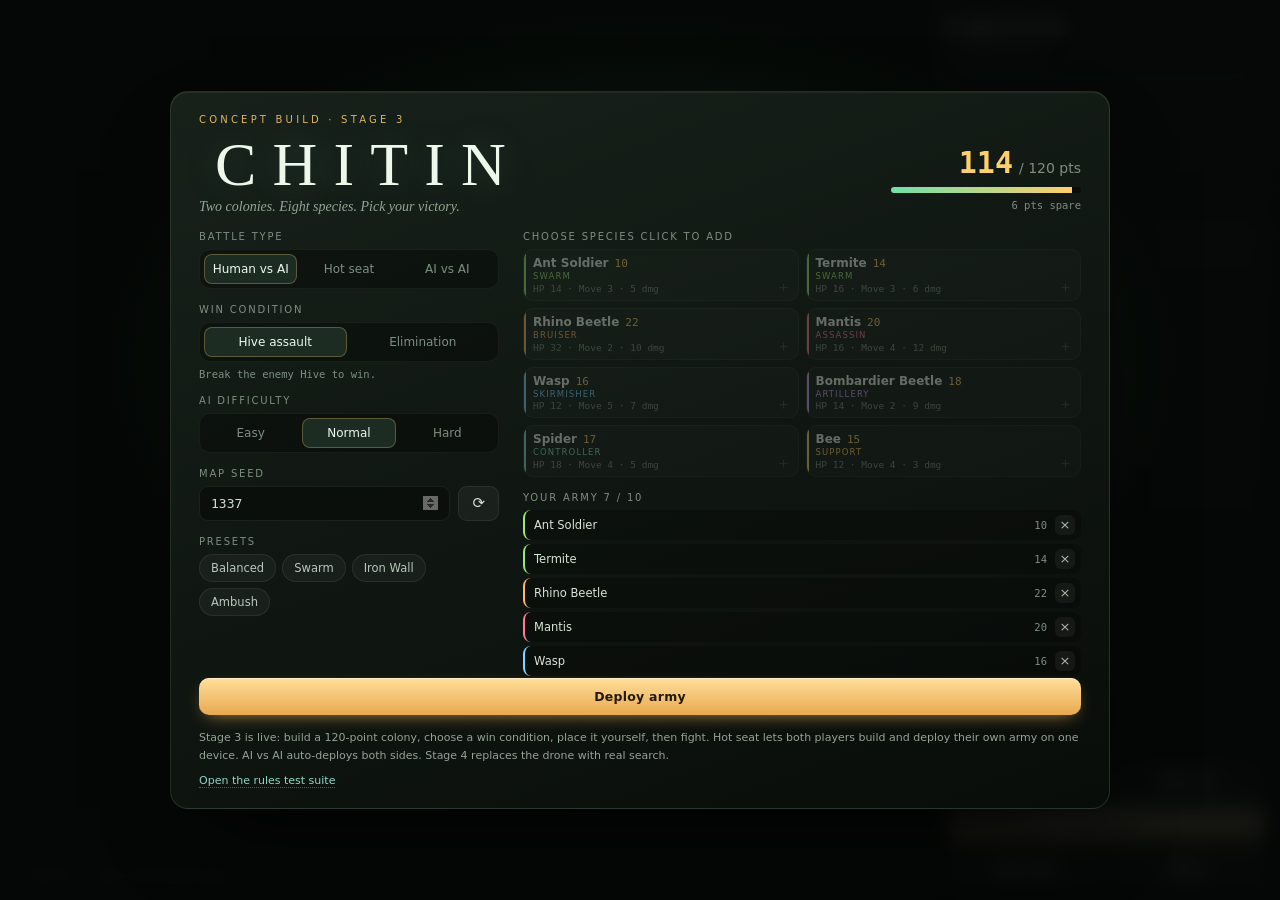
==== index.html @ f8166b22 "first commit" ====
<!DOCTYPE html>
<html lang="en">
<head>
<meta charset="utf-8">
<meta name="viewport" content="width=device-width, initial-scale=1">
<title>CHITIN — a war of the small</title>
<link rel="stylesheet" href="css/style.css">
<link rel="icon" href="data:image/svg+xml,<svg xmlns='http://www.w3.org/2000/svg' viewBox='0 0 32 32'><text y='26' font-size='26'>🐜</text></svg>">
</head>
<body>

<div id="app">
  <main id="stage">
    <canvas id="board" aria-label="Battlefield"></canvas>
    <div id="hint" class="hint">Your turn — click a unit to give orders</div>
  </main>

  <aside id="side">
    <header class="brand">
      <h2>CHITIN</h2>
      <div id="mapMeta" class="meta">no battlefield</div>
    </header>

    <section id="deployCard" class="card deploycard hidden">
      <div class="cardhead"><h3 id="deployTitle">Deploy</h3><span id="deployCount" class="round">0 / 0</span></div>
      <p class="hintbody">Pick a species, then click a highlighted tile in your two rows. Click a placed unit to pick it back up.</p>
      <div id="deployTray" class="tray"></div>
      <div class="deploymeter"><span id="deployFill"></span></div>
      <div id="deployNote" class="mini">Place every unit to begin.</div>
      <div class="row">
        <button id="autoDeployBtn" class="ghost">Auto-place</button>
        <button id="clearDeployBtn" class="ghost">Clear</button>
      </div>
      <button id="confirmDeployBtn" class="primary wide" disabled>Confirm deployment</button>
      <button id="cancelDeployBtn" class="ghost wide">Back to menu</button>
    </section>

    <section id="turnCard" class="card"></section>
    <section id="hiveCard" class="card"></section>
    <section id="inspector" class="card"></section>
    <section id="actions" class="card orders"></section>

    <section class="card logcard">
      <div class="cardhead"><h3>Battle log</h3></div>
      <ol id="log"></ol>
    </section>

    <footer class="controls">
      <div class="row">
        <button id="nextBtn" class="ghost" disabled>Next unit</button>
        <button id="skipBtn" class="ghost" disabled>Skip unit</button>
      </div>
      <button id="endTurnBtn" class="primary" disabled>End turn</button>
      <div class="row">
        <button id="newMapBtn" class="ghost">New map</button>
        <button id="menuBtn" class="ghost">Menu</button>
      </div>
    </footer>
  </aside>
</div>

<div id="menu" class="overlay">
  <div class="menu-card">
    <header class="menuhead">
      <div>
        <div class="eyebrow">Concept build · Stage 3</div>
        <h1>CHITIN</h1>
        <p class="tagline">Two colonies. Eight species. Pick your victory.</p>
      </div>
      <div class="budgetbox">
        <div class="budgetline">
          <span id="armyCost" class="budgetnum">0</span>
          <span class="dim">/ 120 pts</span>
        </div>
        <div class="budgetbar"><span id="budgetFill"></span></div>
        <div id="armyValid" class="mini">0 pts spare</div>
      </div>
    </header>

    <div class="menu-cols">
      <div class="menu-left">
        <div class="field">
          <label>Battle type</label>
          <div class="seg" id="modeSeg">
            <button data-mode="human" class="on">Human vs AI</button>
            <button data-mode="hotseat">Hot seat</button>
            <button data-mode="spectate">AI vs AI</button>
          </div>
        </div>

        <div class="field">
          <label>Win condition</label>
          <div class="seg" id="victorySeg">
            <button data-victory="hive" class="on">Hive assault</button>
            <button data-victory="elimination">Elimination</button>
          </div>
          <div id="victoryNote" class="mini">Break the enemy Hive to win.</div>
        </div>

        <div class="field">
          <label>AI difficulty</label>
          <div class="seg" id="diffSeg">
            <button data-diff="easy">Easy</button>
            <button data-diff="normal" class="on">Normal</button>
            <button data-diff="hard">Hard</button>
          </div>
        </div>

        <div class="field">
          <label>Map seed</label>
          <div class="seedrow">
            <input id="seedInput" type="number" value="1337" min="1" max="999999">
            <button id="rollSeed" class="ghost" title="Random seed">⟳</button>
          </div>
        </div>

        <div class="field tight">
          <label>Presets</label>
          <div id="presetRow" class="presetrow"></div>
        </div>
      </div>

      <div class="menu-right">
        <div class="field hidden" id="armySideField">
          <label>Building army for</label>
          <div class="seg" id="armySideSeg">
            <button data-army-side="0" class="on">Player 1 · Hollow</button>
            <button data-army-side="1">Player 2 · Ember</button>
          </div>
        </div>

        <div class="field">
          <label>Choose species <span class="dim">click to add</span></label>
          <div id="roster" class="roster"></div>
        </div>

        <div class="field tight">
          <label>Your army <span id="armyCount" class="dim">0 / 10</span></label>
          <div id="armyList" class="armylist"></div>
        </div>
      </div>
    </div>

    <button id="startBtn" class="primary wide">Deploy army</button>

    <p class="note">
      Stage 3 is live: build a 120-point colony, choose a win condition, place it yourself, then fight.
      Hot seat lets both players build and deploy their own army on one device. AI vs AI auto-deploys both sides.
      Stage 4 replaces the drone with real search.
    </p>
    <p class="note dim">
      <a href="tests.html">Open the rules test suite</a>
    </p>
  </div>
</div>

<div id="fileWarn" class="warn hidden">
  <b>This page must be served over http.</b>
  In VS Code, right-click <code>index.html</code> → <b>Open with Live Server</b>.
  Or run <code>start.cmd</code>.
</div>

<script type="module" src="js/main.js"></script>
</body>
</html>
---- css/style.css ----
/* ── CHITIN ─────────────────────────────────────────────────── */
:root {
  --bg: #080b09;
  --panel: #0d1310;
  --line: rgba(200, 230, 200, 0.085);
  --text: #cfdcd0;
  --dim: #7d8f80;
  --teal: #3ddbc8;
  --orange: #ff8a4c;
  --amber: #ffcf6b;
  --serif: ui-serif, "Iowan Old Style", "Palatino Linotype", Georgia, serif;
  --sans: ui-sans-serif, -apple-system, "Segoe UI", system-ui, sans-serif;
  --mono: ui-monospace, "SF Mono", "Cascadia Mono", Consolas, monospace;
}

* { box-sizing: border-box; }

html, body {
  margin: 0;
  height: 100%;
  background: var(--bg);
  color: var(--text);
  font-family: var(--sans);
  font-size: 14px;
  -webkit-font-smoothing: antialiased;
  overflow: hidden;
}

#app {
  display: grid;
  grid-template-columns: minmax(0, 1fr) 348px;
  height: 100dvh;
}

#stage {
  position: relative;
  min-width: 0;
  background: #0a0e0b;
  overflow: hidden;
}

#board {
  position: absolute;
  inset: 0;
  display: block;
  touch-action: manipulation;
}

.hint {
  position: absolute;
  left: 14px;
  bottom: 12px;
  padding: 5px 11px;
  border-radius: 999px;
  background: rgba(0, 0, 0, 0.42);
  border: 1px solid rgba(255, 255, 255, 0.06);
  backdrop-filter: blur(6px);
  font-size: 11px;
  color: rgba(220, 240, 220, 0.5);
  pointer-events: none;
}

/* ── sidebar ────────────────────────────────────────────────── */
#side {
  display: flex;
  flex-direction: column;
  gap: 11px;
  padding: 16px 15px 14px;
  background: linear-gradient(180deg, #0c120e, #080b09 70%);
  border-left: 1px solid var(--line);
  overflow-y: auto;
}

.brand h2 {
  margin: 0;
  font-family: var(--serif);
  font-size: 21px;
  font-weight: 600;
  letter-spacing: 0.34em;
  color: #e8f3e6;
}
.brand .meta {
  margin-top: 3px;
  font-family: var(--mono);
  font-size: 10.5px;
  color: var(--dim);
  letter-spacing: 0.04em;
}

.card {
  background: linear-gradient(180deg, rgba(255, 255, 255, 0.03), rgba(255, 255, 255, 0.012));
  border: 1px solid var(--line);
  border-radius: 12px;
  padding: 12px 13px;
}

.cardhead {
  display: flex;
  align-items: baseline;
  justify-content: space-between;
  gap: 8px;
  margin-bottom: 8px;
}
.cardhead h3 {
  margin: 0;
  font-size: 10.5px;
  font-weight: 700;
  text-transform: uppercase;
  letter-spacing: 0.17em;
  color: var(--dim);
}
.round {
  font-family: var(--mono);
  font-size: 10.5px;
  color: var(--dim);
  letter-spacing: 0.05em;
}

.dot {
  display: inline-block;
  width: 8px;
  height: 8px;
  border-radius: 50%;
  margin-right: 7px;
  vertical-align: 1px;
  box-shadow: 0 0 8px currentColor;
}

.turnline { display: flex; align-items: baseline; gap: 6px; }
.turnname { font-size: 19px; font-weight: 700; letter-spacing: 0.01em; }

.meter {
  height: 4px;
  margin: 10px 0 6px;
  border-radius: 2px;
  background: rgba(255, 255, 255, 0.07);
  overflow: hidden;
}
.meter span {
  display: block;
  height: 100%;
  background: linear-gradient(90deg, #6fe0a8, var(--amber));
  transition: width 260ms ease;
}

.mini { font-family: var(--mono); font-size: 10.5px; color: var(--dim); }

.hiverow {
  display: grid;
  grid-template-columns: 76px minmax(0, 1fr) 54px;
  align-items: center;
  gap: 8px;
  margin-bottom: 7px;
}
.hivelabel { font-size: 12px; display: flex; align-items: center; }
.colonycount { font-family: var(--mono); font-size: 10.5px; color: #b9c8ba; white-space: nowrap; }
.hpbar { height: 6px; border-radius: 3px; background: rgba(0, 0, 0, 0.55); overflow: hidden; }
.hpbar span { display: block; height: 100%; transition: width 220ms ease; }
.hpnum { font-family: var(--mono); font-size: 10.5px; color: var(--dim); text-align: right; }

.statgrid {
  display: grid;
  grid-template-columns: repeat(3, minmax(0, 1fr));
  gap: 6px;
  margin: 10px 0 9px;
}
.statgrid > div {
  background: rgba(0, 0, 0, 0.24);
  border-radius: 7px;
  padding: 6px 7px;
}
.statgrid span {
  display: block;
  font-size: 8.5px;
  text-transform: uppercase;
  letter-spacing: 0.11em;
  color: var(--dim);
}
.statgrid b { font-family: var(--mono); font-size: 13.5px; font-weight: 600; }
.statgrid i { font-style: normal; color: var(--dim); font-size: 10px; }

.ability {
  margin: 9px 0 8px;
  padding-left: 9px;
  border-left: 2px solid rgba(255, 207, 107, 0.35);
  font-size: 11.5px;
  line-height: 1.5;
  color: #c8d6c9;
}

.prey { display: flex; gap: 8px; font-size: 10.5px; color: var(--dim); align-items: baseline; }
.prey span {
  text-transform: uppercase;
  letter-spacing: 0.11em;
  font-size: 8.5px;
  color: #8a9b8c;
  flex: none;
}

.chips { display: flex; flex-wrap: wrap; gap: 5px; margin-top: 8px; }
.chip {
  font-family: var(--mono);
  font-size: 9.5px;
  padding: 2px 7px;
  border-radius: 999px;
  background: rgba(255, 255, 255, 0.06);
  color: #b9c8ba;
}
.chip.good { color: #9ff0b8; background: rgba(80, 220, 130, 0.13); }
.chip.warn { color: #ffd08a; background: rgba(255, 180, 80, 0.13); }
.chip.dim { color: #7d8f80; }

.hintbody { margin: 0 0 7px; font-size: 11.5px; line-height: 1.55; color: #a9b8aa; }
.hintbody.dim { color: var(--dim); }
.k { font-family: var(--mono); font-size: 10.5px; }
.k.teal { color: var(--teal); }
.k.orange { color: var(--orange); }

/* ── orders ─────────────────────────────────────────────────── */
.orders { display: flex; flex-direction: column; gap: 7px; }
.orderhint { font-size: 11.5px; line-height: 1.45; color: #a9b8aa; }
.orderhint b { color: #eef8ec; font-weight: 600; }
.orderhint.dim { color: var(--dim); }
.orderhint.abilityhint { color: #d0b6ff; }

.abilityrow { display: flex; flex-wrap: wrap; gap: 6px; }
.action {
  background: rgba(255, 255, 255, 0.05);
  border: 1px solid var(--line);
  color: var(--text);
  border-radius: 8px;
  padding: 8px 11px;
  font-size: 12px;
  text-align: left;
  transition: background 140ms ease, box-shadow 140ms ease;
}
.action:hover:not(:disabled) { background: rgba(255, 255, 255, 0.1); }
.action:disabled { opacity: 0.4; cursor: not-allowed; }
.action.ability { border-color: rgba(205, 170, 255, 0.3); color: #ddc9ff; }
.action.ability.on {
  background: rgba(205, 170, 255, 0.17);
  box-shadow: inset 0 0 0 1px rgba(205, 170, 255, 0.55);
}

.thinking { display: flex; align-items: center; gap: 9px; font-size: 11.5px; color: #a9b8aa; padding: 2px 0 3px; }
.pulse {
  width: 8px; height: 8px; border-radius: 50%;
  background: var(--amber);
  animation: pulse 1.1s ease-in-out infinite;
}
@keyframes pulse {
  0%, 100% { opacity: 0.22; transform: scale(0.78); }
  50% { opacity: 1; transform: scale(1.15); }
}

.result {
  font-family: var(--serif);
  font-size: 16px;
  line-height: 1.35;
  color: #eef8ec;
  margin: 2px 0 6px;
}

.logcard { display: flex; flex-direction: column; min-height: 130px; flex: 1 1 auto; }
#log {
  list-style: none;
  margin: 0;
  padding: 0;
  overflow-y: auto;
  max-height: 210px;
  font-size: 11px;
  line-height: 1.5;
}
#log li {
  padding: 2.5px 0;
  border-bottom: 1px dashed rgba(255, 255, 255, 0.045);
  color: #a9b8aa;
}
#log li:last-child { border-bottom: none; }
.l-attack { color: #ffb0a0; }
.l-death { color: #ff7d6b; font-weight: 600; }
.l-ability { color: #d0b6ff; }
.l-win { color: var(--amber); font-weight: 700; }
.l-turn { color: #7fd8c4; margin-top: 5px; }
.l-system { color: #93a495; font-style: italic; }
.l-move { color: #9fb8c9; }

.controls { display: flex; flex-direction: column; gap: 8px; padding-top: 2px; }
.controls .row { display: flex; gap: 8px; }
.controls .row button { flex: 1; }

/* ── buttons ────────────────────────────────────────────────── */
button { font-family: var(--sans); font-size: 12.5px; cursor: pointer; }
button:disabled { cursor: not-allowed; }

.primary {
  background: linear-gradient(180deg, #ffdf9a, #e9a94f);
  color: #241a08;
  font-weight: 700;
  letter-spacing: 0.02em;
  border: none;
  border-radius: 10px;
  padding: 11px 14px;
  box-shadow: 0 6px 18px -8px rgba(255, 190, 90, 0.8), inset 0 1px 0 rgba(255, 255, 255, 0.5);
  transition: filter 140ms ease, transform 140ms ease;
}
.primary:hover:not(:disabled) { filter: brightness(1.06); }
.primary:active:not(:disabled) { transform: translateY(1px); }
.primary:disabled { opacity: 0.42; filter: grayscale(0.5); box-shadow: none; }

.ghost {
  background: rgba(255, 255, 255, 0.045);
  border: 1px solid var(--line);
  color: var(--text);
  border-radius: 9px;
  padding: 9px 12px;
  transition: background 140ms ease;
}
.ghost:hover { background: rgba(255, 255, 255, 0.09); }

.wide { width: 100%; }

/* ── menu ───────────────────────────────────────────────────── */
.overlay {
  position: fixed;
  inset: 0;
  z-index: 50;
  display: grid;
  place-items: center;
  padding: 20px;
  background:
    radial-gradient(60% 55% at 50% 40%, rgba(30, 60, 44, 0.55), transparent 70%),
    rgba(4, 7, 5, 0.82);
  backdrop-filter: blur(10px);
}
.overlay.hidden { display: none; }

.menu-card {
  width: min(940px, 100%);
  max-height: calc(100dvh - 40px);
  overflow-y: auto;
  padding: 22px 28px 18px;
  border-radius: 18px;
  border: 1px solid rgba(200, 240, 210, 0.12);
  background: linear-gradient(160deg, rgba(24, 34, 27, 0.97), rgba(9, 13, 10, 0.99));
  box-shadow: 0 40px 90px -40px #000, inset 0 1px 0 rgba(255, 255, 255, 0.06);
}

.eyebrow {
  font-size: 10px;
  text-transform: uppercase;
  letter-spacing: 0.32em;
  color: var(--amber);
  opacity: 0.85;
}

.menu-card h1 {
  margin: 10px 0 2px;
  padding-left: 0.26em;
  font-family: var(--serif);
  font-size: clamp(42px, 9vw, 62px);
  font-weight: 500;
  letter-spacing: 0.26em;
  line-height: 1;
  color: #edf7ea;
  text-shadow: 0 0 42px rgba(120, 255, 210, 0.18);
}

.tagline {
  margin: 6px 0 26px;
  font-family: var(--serif);
  font-style: italic;
  font-size: 14px;
  color: #93a795;
}

.field { margin-bottom: 16px; }
.field > label {
  display: block;
  margin-bottom: 7px;
  font-size: 10px;
  text-transform: uppercase;
  letter-spacing: 0.18em;
  color: var(--dim);
}

.seg {
  display: flex;
  gap: 5px;
  padding: 4px;
  border-radius: 11px;
  background: rgba(0, 0, 0, 0.32);
  border: 1px solid rgba(255, 255, 255, 0.05);
}
.seg button {
  flex: 1;
  padding: 8px 6px;
  border: none;
  border-radius: 8px;
  background: transparent;
  color: var(--dim);
  font-size: 12px;
  transition: background 140ms ease, color 140ms ease;
}
.seg button:hover { color: #dfeadd; }
.seg button.on {
  background: #1d2c22;
  color: #eef8ec;
  box-shadow: inset 0 0 0 1px rgba(255, 207, 107, 0.28);
}
.field .seg + .mini { margin-top: 6px; }

.seedrow { display: flex; gap: 8px; }
input[type="number"] {
  flex: 1;
  padding: 9px 11px;
  border-radius: 9px;
  border: 1px solid var(--line);
  background: #0a0f0b;
  color: var(--text);
  font-family: var(--mono);
  font-size: 13px;
  outline: none;
}
input[type="number"]:focus { border-color: rgba(255, 207, 107, 0.4); }
input[type="number"]::-webkit-outer-spin-button,
input[type="number"]::-webkit-inner-spin-button { opacity: 0.4; }
.seedrow .ghost { padding: 9px 13px; font-size: 15px; line-height: 1; }

/* ── army builder ───────────────────────────────────────────── */
.menuhead { display: flex; align-items: flex-end; justify-content: space-between; gap: 20px; }
.menuhead h1 { margin: 8px 0 0; }
.menuhead .tagline { margin: 4px 0 0; }

.budgetbox { flex: none; width: 190px; padding-bottom: 4px; }
.budgetline { display: flex; align-items: baseline; gap: 6px; justify-content: flex-end; }
.budgetnum {
  font-family: var(--mono);
  font-size: 30px;
  font-weight: 700;
  line-height: 1;
  color: var(--amber);
}
.budgetbar {
  height: 6px;
  border-radius: 3px;
  background: rgba(0, 0, 0, 0.5);
  margin: 9px 0 6px;
  overflow: hidden;
}
.budgetbar span {
  display: block;
  height: 100%;
  width: 0;
  background: linear-gradient(90deg, #6fe0a8, var(--amber));
  transition: width 200ms ease;
}
.budgetbar span.full { background: var(--amber); }
.budgetbar span.over { background: #ff5f4d; }
#armyValid { text-align: right; }
#armyValid.bad { color: #ff9c86; }

.menu-cols {
  display: grid;
  grid-template-columns: minmax(0, 300px) minmax(0, 1fr);
  gap: 24px;
  margin-top: 16px;
}
.menu-left, .menu-right { min-width: 0; }
.menu-cols .field { margin-bottom: 15px; }
.menu-cols .field:last-child { margin-bottom: 0; }
.field.tight { margin-bottom: 0; }

.presetrow { display: flex; flex-wrap: wrap; gap: 6px; }
.preset {
  border: 1px solid var(--line);
  background: rgba(255, 255, 255, 0.04);
  color: #b9c8ba;
  border-radius: 999px;
  padding: 6px 11px;
  font-size: 11.5px;
}
.preset:hover { background: rgba(255, 255, 255, 0.09); color: #eef8ec; }

.roster { display: grid; grid-template-columns: repeat(2, minmax(0, 1fr)); gap: 7px; }
.unitcard {
  position: relative;
  display: flex;
  flex-direction: column;
  gap: 2px;
  overflow: hidden;
  padding: 6px 9px 5px;
  border: 1px solid var(--line);
  border-radius: 10px;
  background: rgba(255, 255, 255, 0.035);
  color: var(--text);
  text-align: left;
  transition: background 130ms ease, border-color 130ms ease, transform 130ms ease;
}
.unitcard::before {
  content: '';
  position: absolute;
  left: 0;
  top: 0;
  bottom: 0;
  width: 2px;
  background: var(--role, rgba(255, 255, 255, 0.2));
}
.unitcard:hover:not(:disabled) {
  background: rgba(255, 255, 255, 0.075);
  border-color: rgba(255, 255, 255, 0.16);
}
.unitcard:active:not(:disabled) { transform: translateY(1px); }
.unitcard.blocked { opacity: 0.38; }
.uc-top { display: flex; align-items: baseline; justify-content: space-between; gap: 6px; }
.uc-top b { font-size: 12px; font-weight: 600; color: #eef8ec; }
.uc-cost { flex: none; font-family: var(--mono); font-size: 11px; color: var(--amber); }
.uc-role {
  font-size: 8.5px;
  line-height: 1.15;
  text-transform: uppercase;
  letter-spacing: 0.13em;
  color: var(--role, #8a9b8c);
}
.uc-stats { font-family: var(--mono); font-size: 9.5px; line-height: 1.15; color: var(--dim); }
.uc-plus {
  position: absolute;
  right: 7px;
  bottom: 5px;
  font-size: 15px;
  line-height: 1;
  color: rgba(255, 255, 255, 0.22);
}
.unitcard:hover:not(:disabled) .uc-plus { color: var(--role, rgba(255, 255, 255, 0.6)); }

.role-swarm { --role: #9fe870; }
.role-bruiser { --role: #ffb85c; }
.role-assassin { --role: #ff7d8f; }
.role-skirmisher { --role: #7fd8ff; }
.role-artillery { --role: #d7a0ff; }
.role-controller { --role: #8ce0d0; }
.role-support { --role: #ffd36b; }

.armylist {
  display: flex;
  flex-direction: column;
  gap: 4px;
  max-height: 168px;
  overflow-y: auto;
}
.emptyarmy { margin: 0; font-size: 11px; color: var(--dim); }
.armychip {
  display: flex;
  align-items: center;
  gap: 8px;
  padding: 5px 6px 5px 9px;
  border-radius: 8px;
  background: rgba(0, 0, 0, 0.25);
  border-left: 2px solid var(--role, #555);
}
.ac-name { flex: 1; font-size: 11.5px; color: #d8e4d6; }
.ac-name b { font-family: var(--mono); font-size: 10.5px; color: var(--amber); }
.ac-cost { font-family: var(--mono); font-size: 10.5px; color: var(--dim); }
.ac-remove {
  width: 20px;
  height: 20px;
  padding: 0;
  border: 1px solid transparent;
  border-radius: 6px;
  background: rgba(255, 255, 255, 0.05);
  color: #a9b8aa;
  font-size: 13px;
  line-height: 1;
}
.ac-remove:hover {
  background: rgba(255, 90, 70, 0.18);
  border-color: rgba(255, 90, 70, 0.3);
  color: #ffb0a2;
}

/* ── deployment screen ──────────────────────────────────────── */
body.deploying #turnCard,
body.deploying #hiveCard,
body.deploying #inspector,
body.deploying #actions,
body.deploying .logcard,
body.deploying .controls { display: none; }

.deploycard { display: flex; flex-direction: column; gap: 9px; }
.deploycard .row { display: flex; gap: 7px; }
.deploycard .row button { flex: 1; }
.tray { display: flex; flex-wrap: wrap; gap: 5px; }
.traybtn {
  display: flex;
  flex-direction: column;
  align-items: flex-start;
  gap: 1px;
  padding: 6px 9px;
  border: 1px solid var(--line);
  border-left: 2px solid var(--role, #555);
  border-radius: 8px;
  background: rgba(255, 255, 255, 0.04);
  color: var(--text);
  font-size: 11px;
}
.traybtn:hover { background: rgba(255, 255, 255, 0.09); }
.traybtn.on {
  background: rgba(120, 220, 255, 0.14);
  border-color: rgba(150, 230, 255, 0.5);
}
.traybtn .tcost { font-family: var(--mono); font-size: 9px; color: var(--dim); }
.traybtn .tleft { font-family: var(--mono); font-size: 9px; color: var(--amber); }
.deploymeter {
  height: 5px;
  border-radius: 3px;
  background: rgba(0, 0, 0, 0.5);
  overflow: hidden;
}
.deploymeter span {
  display: block;
  height: 100%;
  width: 0;
  background: linear-gradient(90deg, #6fe0a8, var(--amber));
  transition: width 180ms ease;
}
#deployNote.bad { color: #ff9c86; }

.budget {
  margin: 4px 0 14px;
  font-size: 11.5px;
  color: var(--dim);
}
.budget b { color: var(--amber); font-family: var(--mono); }
.dim { color: var(--dim); }

.note {
  margin: 14px 0 0;
  font-size: 11px;
  line-height: 1.6;
  color: #93a495;
}
.note.dim { color: #6d7d6f; margin-top: 8px; }
.note a { color: #8fd8c6; text-decoration: none; border-bottom: 1px dotted rgba(143, 216, 198, 0.4); }
.note a:hover { color: #b6f0e2; }

.warn {
  position: fixed;
  top: 0; left: 0; right: 0;
  z-index: 200;
  padding: 10px 16px;
  background: #4a1f10;
  color: #ffd8c0;
  font-size: 13px;
  text-align: center;
  border-bottom: 1px solid #7a3a20;
}
.warn code { background: rgba(0, 0, 0, 0.35); padding: 1px 5px; border-radius: 4px; }
.hidden { display: none !important; }

/* ── tests page ─────────────────────────────────────────────── */
body.tests { overflow: auto; background: #0a0f0c; }
.testwrap { max-width: 900px; margin: 0 auto; padding: 32px 22px 80px; }
.testwrap h1 {
  font-family: var(--serif);
  font-size: 30px;
  letter-spacing: 0.12em;
  margin: 0 0 4px;
}
.testwrap .sub { font-size: 12px; color: var(--dim); font-family: var(--mono); margin-bottom: 22px; }
.trow {
  display: grid;
  grid-template-columns: 22px 1fr;
  gap: 9px;
  align-items: baseline;
  padding: 7px 10px;
  border-bottom: 1px solid rgba(255, 255, 255, 0.045);
  font-size: 12.5px;
}
.trow .mark { font-family: var(--mono); font-weight: 700; }
.tpass .mark { color: #63e6a0; }
.tfail { background: rgba(255, 80, 60, 0.07); }
.tfail .mark { color: #ff6f5c; }
.tfail .why {
  grid-column: 2;
  font-family: var(--mono);
  font-size: 11px;
  color: #ffab9c;
  margin-top: 3px;
  white-space: pre-wrap;
}
.summary {
  margin: 20px 0 0;
  padding: 14px 16px;
  border-radius: 10px;
  font-family: var(--mono);
  font-size: 13px;
  border: 1px solid var(--line);
  background: rgba(255, 255, 255, 0.03);
}
.summary.good { border-color: rgba(80, 220, 130, 0.35); color: #a5f2c2; }
.summary.bad { border-color: rgba(255, 90, 70, 0.45); color: #ffb0a2; }

@media (max-width: 900px) {
  #app { grid-template-columns: 1fr; grid-template-rows: 54dvh minmax(0, 1fr); }
  #side { border-left: none; border-top: 1px solid var(--line); }
  #log { max-height: 140px; }
}

@media (max-width: 760px) {
  .menuhead { flex-direction: column; align-items: flex-start; }
  .budgetbox { width: 100%; }
  .budgetline { justify-content: flex-start; }
  #armyValid { text-align: left; }
  .menu-cols { grid-template-columns: 1fr; gap: 16px; }
}
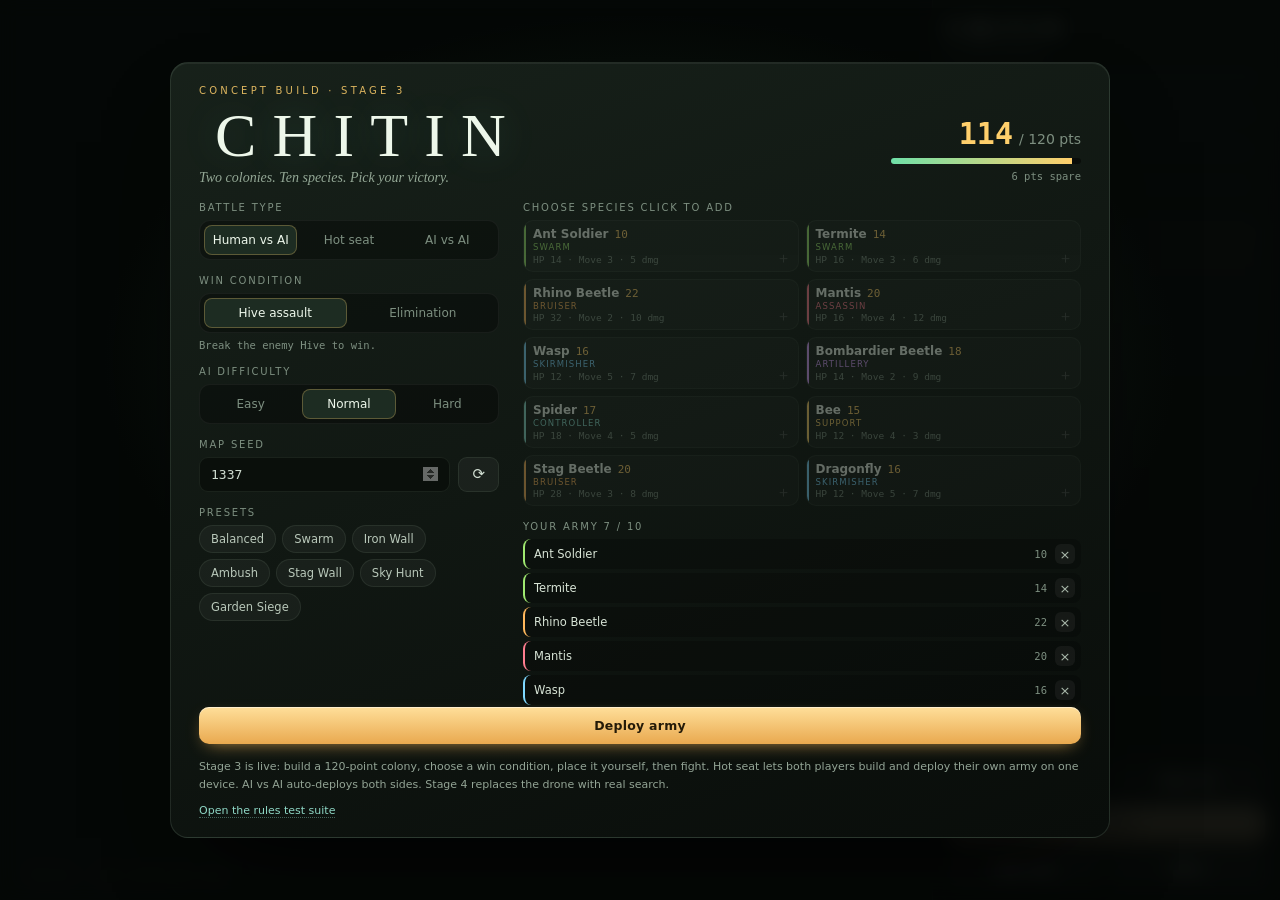
==== commit 10d5a1b3: "Alternating unit activations: one unit per player at a time" ====
--- a/index.html
+++ b/index.html
@@ -65,7 +65,7 @@
       <div>
         <div class="eyebrow">Concept build · Stage 3</div>
         <h1>CHITIN</h1>
-        <p class="tagline">Two colonies. Eight species. Pick your victory.</p>
+        <p class="tagline">Two colonies. Ten species. Pick your victory.</p>
       </div>
       <div class="budgetbox">
         <div class="budgetline">
